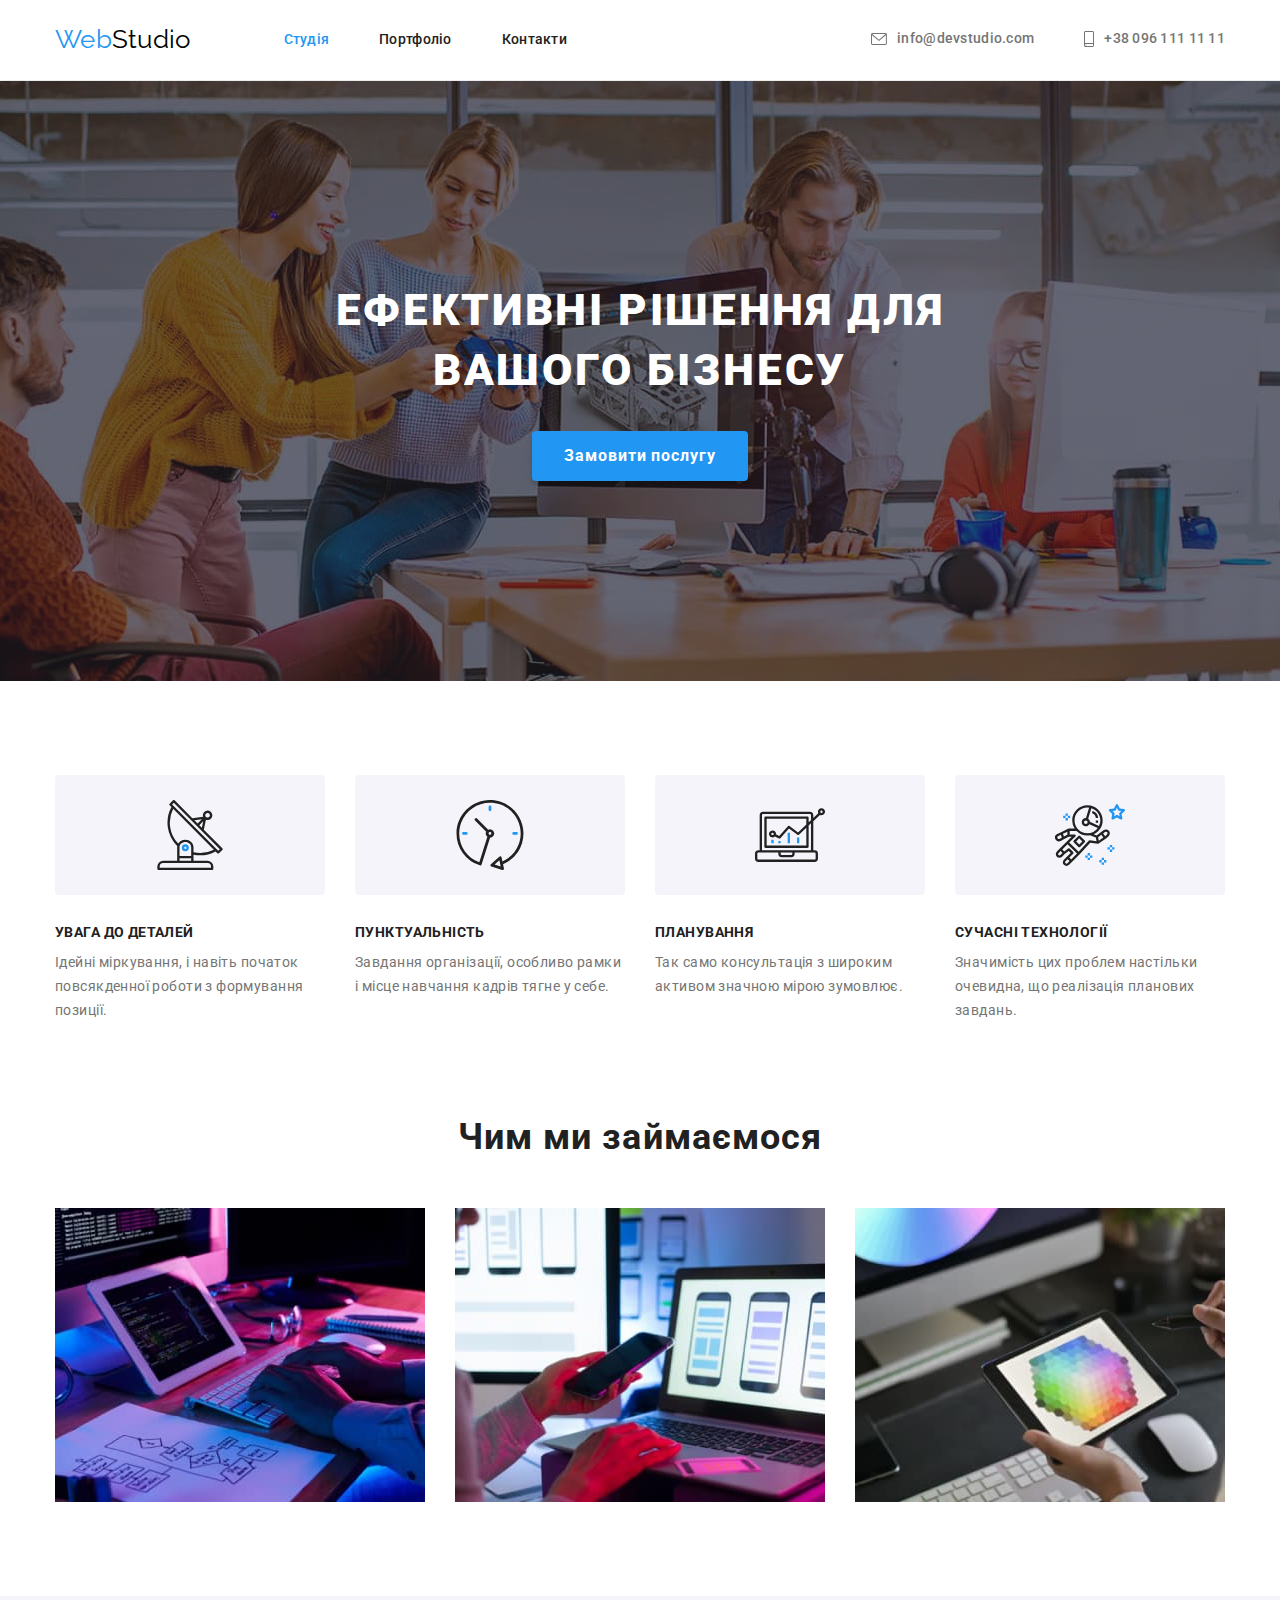
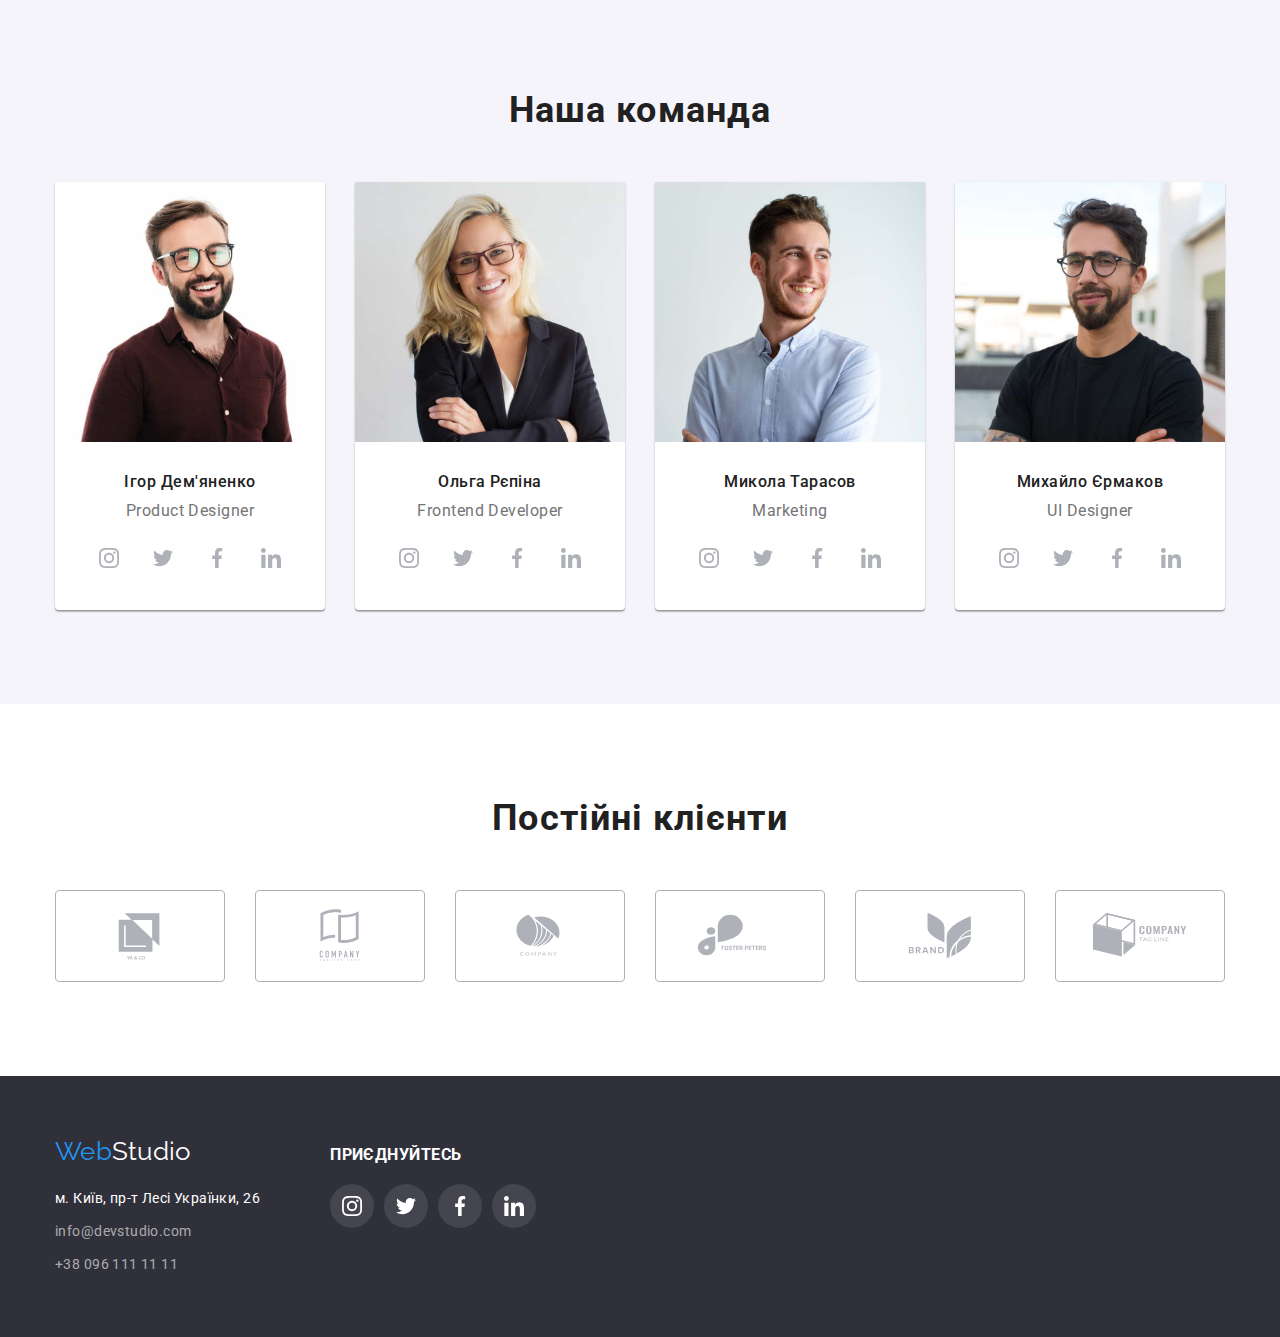
==== index.html @ bcf7a486 "Initial commit" ====
<!DOCTYPE html>
<html lang="uk">
  <head>
    <meta charset="UTF-8" />
    <meta http-equiv="X-UA-Compatible" content="IE=edge" />
    <meta name="viewport" content="width=device-width, initial-scale=1.0" />
    <link rel="preconnect" href="https://fonts.googleapis.com" />
    <link rel="preconnect" href="https://fonts.gstatic.com" crossorigin />
    <link
      href="https://fonts.googleapis.com/css2?family=Raleway:wght@700&family=Roboto:wght@400;500;700;900&display=swap"
      rel="stylesheet"
    />
    <link
      rel="stylesheet"
      href="https://cdn.jsdelivr.net/npm/modern-normalize@1.1.0/modern-normalize.min.css"
    />
    <link rel="stylesheet" href="css/styles.css" />
    <title lang="en">Webstudio</title>
  </head>
  <body>
    <!--Шапка сайту-->
    <header class="page-header">
      <div class="container header-container">
        <nav class="page-navigation">
          <a class="logo-second logo" href="./index.html"
            ><span class="logo-first">Web</span>Studio</a
          >
          <ul class="site-nav">
            <li class="site-nav-link">
              <a class="nav-link current" href="./index.html">Студія</a>
            </li>
            <li class="site-nav-link">
              <a class="nav-link" href="./portfolio.html">Портфоліо</a>
            </li>
            <li class="site-nav-link">
              <a class="nav-link" href="#contacts">Контакти</a>
            </li>
          </ul>
        </nav>
        <ul class="list contacts-container">
          <li>
            <a class="contacts contact-mail" href="mailto:info@devstudio.com">
              <svg
                lang="en"
                aria-label="icon envelope"
                class="contacts-list-icon contacts"
                width="16px"
                height="12px"
              >
                <use href="./images/sprite.svg#icon-envelope"></use>
              </svg>
              info@devstudio.com</a
            >
          </li>
          <li>
            <a class="contacts contact-phone" href="tel:+380961111111">
              <svg
                lang="en"
                aria-label="icon smartphone"
                class="contacts-list-icon contacts"
                width="10px"
                height="16px"
              >
                <use href="./images/sprite.svg#icon-smartphone"></use>
              </svg>
              +38 096 111 11 11</a
            >
          </li>
        </ul>
      </div>
    </header>
    <!--Основний контент-->
    <main>
      <section class="hero section">
        <div class="container">
          <h1 class="hero-title">Ефективні рішення для вашого бізнесу</h1>
          <button class="button" type="button">Замовити послугу</button>
        </div>
      </section>
      <section class="benefits section">
        <div class="container">
          <h2 class="visually-hidden">Наші переваги</h2>
          <ul class="list list-benefits">
            <li class="benefits-item">
              <div class="benefits-list-icon">
                <svg
                  lang="en"
                  aria-label="icon antenna"
                  width="70px"
                  height="70px"
                >
                  <use href="./images/sprite.svg#icon-antenna"></use>
                </svg>
              </div>
              <h3 class="feature-title">Увага до деталей</h3>
              <p class="feature-text">
                Ідейні міркування, і навіть початок повсякденної роботи з
                формування позиції.
              </p>
            </li>
            <li class="benefits-item">
              <div class="benefits-list-icon">
                <svg
                  lang="en"
                  aria-label="icon clock"
                  width="70px"
                  height="70px"
                >
                  <use href="./images/sprite.svg#icon-clock"></use>
                </svg>
              </div>
              <h3 class="feature-title">Пунктуальність</h3>
              <p class="feature-text">
                Завдання організації, особливо рамки і місце навчання кадрів
                тягне у себе.
              </p>
            </li>
            <li class="benefits-item">
              <div class="benefits-list-icon">
                <svg
                  lang="en"
                  aria-label="icon diagram"
                  width="70px"
                  height="70px"
                >
                  <use href="./images/sprite.svg#icon-diagram"></use>
                </svg>
              </div>
              <h3 class="feature-title">Планування</h3>
              <p class="feature-text">
                Так само консультація з широким активом значною мірою зумовлює.
              </p>
            </li>
            <li class="benefits-item">
              <div class="benefits-list-icon">
                <svg
                  lang="en"
                  aria-label="icon astronaut"
                  width="70px"
                  height="70px"
                >
                  <use href="./images/sprite.svg#icon-astronaut"></use>
                </svg>
              </div>
              <h3 class="feature-title">Сучасні технології</h3>
              <p class="feature-text">
                Значимість цих проблем настільки очевидна, що реалізація
                планових завдань.
              </p>
            </li>
          </ul>
        </div>
      </section>
      <section class="about section">
        <div class="container">
          <h2 class="section-title">Чим ми займаємося</h2>
          <ul class="list list-about">
            <li>
              <img
                class="image"
                src="./images/img_1.jpg"
                alt="development"
                width="370"
                height="294"
              />
            </li>
            <li>
              <img
                class="image"
                src="./images/img_2.jpg"
                alt="applications"
                width="370"
                height="294"
              />
            </li>
            <li>
              <img
                class="image"
                src="./images/img_3.jpg"
                alt="color_circle"
                width="370"
                height="294"
              />
            </li>
          </ul>
        </div>
      </section>
      <section class="team section">
        <div class="container">
          <h2 class="section-title section-team">Наша команда</h2>
          <ul class="list team-card">
            <li class="main-title-list">
              <img
                class="img-team"
                src="./images/team_card_1.jpg"
                alt="product_designer"
                width="270"
                height="260"
              />
              <h3 class="list-team">Ігор Дем'яненко</h3>
              <p class="list-item" lang="en">Product Designer</p>
              <ul class="social-list list">
                <li class="social-list-item">
                  <a href="#" class="social-list-link">
                    <svg
                      lang="en"
                      aria-label="instagram icon"
                      class="social-list-icon"
                      width="20px"
                      height="20px"
                    >
                      <use href="./images/sprite.svg#icon-instagram"></use>
                    </svg>
                  </a>
                </li>
                <li class="social-list-item">
                  <a href="#" class="social-list-link">
                    <svg
                      lang="en"
                      aria-label="twitter icon"
                      class="social-list-icon"
                      width="20px"
                      height="20px"
                    >
                      <use href="./images/sprite.svg#icon-twitter"></use>
                    </svg>
                  </a>
                </li>
                <li class="social-list-item">
                  <a href="#" class="social-list-link">
                    <svg
                      lang="en"
                      aria-label="facebook icon"
                      class="social-list-icon"
                      width="20px"
                      height="20px"
                    >
                      <use href="./images/sprite.svg#icon-facebook"></use>
                    </svg>
                  </a>
                </li>
                <li class="social-list-item">
                  <a href="#" class="social-list-link">
                    <svg
                      lang="en"
                      aria-label="linkedin icon"
                      class="social-list-icon"
                      width="20px"
                      height="20px"
                    >
                      <use href="./images/sprite.svg#icon-linkedin"></use>
                    </svg>
                  </a>
                </li>
              </ul>
            </li>
            <li class="main-title-list">
              <img
                class="img-team"
                src="./images/team_card_2.jpg"
                alt="frontend_developer"
                width="270"
                height="260"
              />
              <h3 class="list-team">Ольга Рєпіна</h3>
              <p class="list-item" lang="en">Frontend Developer</p>
              <ul class="social-list list">
                <li class="social-list-item">
                  <a href="#" class="social-list-link">
                    <svg
                      lang="en"
                      aria-label="instagram icon"
                      class="social-list-icon"
                      width="20px"
                      height="20px"
                    >
                      <use href="./images/sprite.svg#icon-instagram"></use>
                    </svg>
                  </a>
                </li>
                <li class="social-list-item">
                  <a href="#" class="social-list-link">
                    <svg
                      lang="en"
                      aria-label="twitter icon"
                      class="social-list-icon"
                      width="20px"
                      height="20px"
                    >
                      <use href="./images/sprite.svg#icon-twitter"></use>
                    </svg>
                  </a>
                </li>
                <li class="social-list-item">
                  <a href="#" class="social-list-link">
                    <svg
                      lang="en"
                      aria-label="facebook icon"
                      class="social-list-icon"
                      width="20px"
                      height="20px"
                    >
                      <use href="./images/sprite.svg#icon-facebook"></use>
                    </svg>
                  </a>
                </li>
                <li class="social-list-item">
                  <a href="#" class="social-list-link">
                    <svg
                      lang="en"
                      aria-label="linkedin icon"
                      class="social-list-icon"
                      width="20px"
                      height="20px"
                    >
                      <use href="./images/sprite.svg#icon-linkedin"></use>
                    </svg>
                  </a>
                </li>
              </ul>
            </li>
            <li class="main-title-list">
              <img
                class="img-team"
                src="./images/team_card_3.jpg"
                alt="marketing"
                width="270"
                height="260"
              />
              <h3 class="list-team">Микола Тарасов</h3>
              <p class="list-item" lang="en">Marketing</p>
              <ul class="social-list list">
                <li class="social-list-item">
                  <a href="#" class="social-list-link">
                    <svg
                      lang="en"
                      aria-label="instagram icon"
                      class="social-list-icon"
                      width="20px"
                      height="20px"
                    >
                      <use href="./images/sprite.svg#icon-instagram"></use>
                    </svg>
                  </a>
                </li>
                <li class="social-list-item">
                  <a href="#" class="social-list-link">
                    <svg
                      lang="en"
                      aria-label="twitter icon"
                      class="social-list-icon"
                      width="20px"
                      height="20px"
                    >
                      <use href="./images/sprite.svg#icon-twitter"></use>
                    </svg>
                  </a>
                </li>
                <li class="social-list-item">
                  <a href="#" class="social-list-link">
                    <svg
                      lang="en"
                      aria-label="facebook icon"
                      class="social-list-icon"
                      width="20px"
                      height="20px"
                    >
                      <use href="./images/sprite.svg#icon-facebook"></use>
                    </svg>
                  </a>
                </li>
                <li class="social-list-item">
                  <a href="#" class="social-list-link">
                    <svg
                      lang="en"
                      aria-label="linkedin icon"
                      class="social-list-icon"
                      width="20px"
                      height="20px"
                    >
                      <use href="./images/sprite.svg#icon-linkedin"></use>
                    </svg>
                  </a>
                </li>
              </ul>
            </li>
            <li class="main-title-list">
              <img
                class="img-team"
                src="./images/team_card_4.jpg"
                alt="ui_designer"
                width="270"
                height="260"
              />
              <h3 class="list-team">Михайло Єрмаков</h3>
              <p class="list-item" lang="en">UI Designer</p>
              <ul class="social-list list">
                <li class="social-list-item">
                  <a href="#" class="social-list-link">
                    <svg
                      lang="en"
                      aria-label="instagram icon"
                      class="social-list-icon"
                      width="20px"
                      height="20px"
                    >
                      <use href="./images/sprite.svg#icon-instagram"></use>
                    </svg>
                  </a>
                </li>
                <li class="social-list-item">
                  <a href="#" class="social-list-link">
                    <svg
                      lang="en"
                      aria-label="twitter icon"
                      class="social-list-icon"
                      width="20px"
                      height="20px"
                    >
                      <use href="./images/sprite.svg#icon-twitter"></use>
                    </svg>
                  </a>
                </li>
                <li class="social-list-item">
                  <a href="#" class="social-list-link">
                    <svg
                      lang="en"
                      aria-label="facebook icon"
                      class="social-list-icon"
                      width="20px"
                      height="20px"
                    >
                      <use href="./images/sprite.svg#icon-facebook"></use>
                    </svg>
                  </a>
                </li>
                <li class="social-list-item">
                  <a href="#" class="social-list-link">
                    <svg
                      lang="en"
                      aria-label="linkedin icon"
                      class="social-list-icon"
                      width="20px"
                      height="20px"
                    >
                      <use href="./images/sprite.svg#icon-linkedin"></use>
                    </svg>
                  </a>
                </li>
              </ul>
            </li>
          </ul>
        </div>
      </section>
      <section class="clients section">
        <div class="container">
          <h2 class="section-title clients">Постійні клієнти</h2>
          <ul class="list clients-list">
            <li>
              <a href="#" class="clients-link">
                <svg
                  lang="en"
                  aria-label="icon logo"
                  class="clients-logo"
                  width="106px"
                  height="60px"
                >
                  <use href="./images/sprite.svg#icon-Logo"></use>
                </svg>
              </a>
            </li>
            <li>
              <a href="#" class="clients-link">
                <svg
                  lang="en"
                  aria-label="icon logo"
                  class="clients-logo"
                  width="106px"
                  height="60px"
                >
                  <use href="./images/sprite.svg#icon-Logo-1"></use>
                </svg>
              </a>
            </li>
            <li>
              <a href="#" class="clients-link">
                <svg
                  lang="en"
                  aria-label="icon logo"
                  class="clients-logo"
                  width="106px"
                  height="60px"
                >
                  <use href="./images/sprite.svg#icon-Logo-2"></use>
                </svg>
              </a>
            </li>
            <li>
              <a href="#" class="clients-link">
                <svg
                  lang="en"
                  aria-label="icon logo"
                  class="clients-logo"
                  width="106px"
                  height="60px"
                >
                  <use href="./images/sprite.svg#icon-Logo-3"></use>
                </svg>
              </a>
            </li>
            <li>
              <a href="#" class="clients-link">
                <svg
                  lang="en"
                  aria-label="icon logo"
                  class="clients-logo"
                  width="106px"
                  height="60px"
                >
                  <use href="./images/sprite.svg#icon-Logo-4"></use>
                </svg>
              </a>
            </li>
            <li>
              <a href="#" class="clients-link">
                <svg
                  lang="en"
                  aria-label="icon logo"
                  class="clients-logo"
                  width="106px"
                  height="60px"
                >
                  <use href="./images/sprite.svg#icon-Logo-5"></use>
                </svg>
              </a>
            </li>
          </ul>
        </div>
      </section>
    </main>
    <footer class="footer">
      <div class="container join">
        <div>
          <a class="logo-third logo-footer" href="./index.html"
            ><span class="logo-first">Web</span>Studio</a
          >
          <address>
            <ul class="list">
              <li class="address-list">
                <a
                  class="address"
                  href="https://goo.gl/maps/YGeonJ2yXtJ53WPk9"
                  target="_blank"
                  rel="noreferer noopener nofollow"
                  >м. Київ, пр-т Лесі Українки, 26</a
                >
              </li>
              <li class="address-list">
                <a class="address-contacts" href="mailto:info@devstudio.com"
                  >info@devstudio.com</a
                >
              </li>
              <li>
                <a
                  class="address-contacts phone-number"
                  href="tel:+380961111111"
                  >+38 096 111 11 11</a
                >
              </li>
            </ul>
          </address>
        </div>
        <div class="join-in">
          <h3 class="title-join">Приєднуйтесь</h3>
          <ul class="list join-in-list">
            <li>
              <a href="#" class="social-list-link-footer">
                <svg
                  lang="en"
                  aria-label="instagram icon"
                  class="social-list-icon-join"
                  width="20px"
                  height="20px"
                >
                  <use href="./images/sprite.svg#icon-instagram"></use>
                </svg>
              </a>
            </li>
            <li>
              <a href="#" class="social-list-link-footer">
                <svg
                  lang="en"
                  aria-label="twitter icon"
                  class="social-list-icon-join"
                  width="20px"
                  height="20px"
                >
                  <use href="./images/sprite.svg#icon-twitter"></use>
                </svg>
              </a>
            </li>
            <li>
              <a href="#" class="social-list-link-footer">
                <svg
                  lang="en"
                  aria-label="facebook icon"
                  class="social-list-icon-join"
                  width="20px"
                  height="20px"
                >
                  <use href="./images/sprite.svg#icon-facebook"></use>
                </svg>
              </a>
            </li>
            <li>
              <a href="#" class="social-list-link-footer">
                <svg
                  lang="en"
                  aria-label="linkedin icon"
                  class="social-list-icon-join"
                  width="20px"
                  height="20px"
                >
                  <use href="./images/sprite.svg#icon-linkedin"></use>
                </svg>
              </a>
            </li>
          </ul>
        </div>
      </div>
    </footer>
  </body>
</html>
---- css/styles.css ----
:root {
  --main-color: #212121;
  --second-color: #757575;
  --third-color: #2196f3;
  --fourth-color: #ffffff;
  --fifth-color: #f5f4fa;
  --sixth-color: #000000;
  --seventh-color: #2f303a;
  --eighth-color: #188ce8;
  --border-header: #eeeeee;
  --icon-color: #afb1b8;
  --main-font-family: "Roboto", sans-serif;
  --main-font-weight: 500;
}

h1,
h2,
h3,
p {
  margin-top: 0;
  margin-bottom: 0;
}

ul {
  margin-top: 0;
  margin-bottom: 0;
  padding-left: 0;
}
body {
  font-family: var(--main-font-family);
  color: var(--main-color);
  background-color: var(--fourth-color);
  font-size: 14px;
  letter-spacing: 0.02em;
}

img {
  display: block;
  max-width: 100%;
  height: auto;
}

.container {
  width: 1200px;
  margin-left: auto;
  margin-right: auto;
  padding-left: 15px;
  padding-right: 15px;
}

.header-container {
  display: flex;
  align-items: center;
  /* justify-content: space-between; */
}

.page-header {
  padding-top: 24px;
  padding-bottom: 25px;
  border-bottom-width: 1px;
  border-bottom-style: solid;
  border-bottom-color: #ececec;
}

.contacts-container {
  margin-left: auto;
}

.section {
  padding-top: 94px;
  padding-bottom: 94px;
}

/*========================================= Logotype ========================================= */
.logo-first {
  color: var(--third-color);
}
.logo-second {
  color: var(--sixth-color);
}

.logo-third {
  color: var(--fourth-color);
}

.logo {
  margin-right: 93px;
}

.logo-first,
.logo-second,
.logo-third {
  text-decoration: none;
  font-family: "Raleway", sans-serif;
  font-size: 26px;
  line-height: 1.19;
}
.page-navigation,
.site-nav,
.contacts-container {
  display: flex;
  align-items: center;
}
/*  
.site-nav-link:not(:last-child) {
    margin-right: 50px;
}
*/
.contact-mail {
  margin-left: auto;
  margin-right: 50px;
}
.site-nav {
  column-gap: 50px;
}

/*========================================= Site navigation ========================================= */
.list,
.site-nav {
  accent-color: var(--third-color);
  list-style: none;
}

.nav-link {
  color: var(--main-color);
}

.contacts {
  color: var(--second-color);
}

.nav-link,
.contacts {
  text-decoration: none;
  font-weight: var(--main-font-weight);
  line-height: 1.14;
}
.nav-link:hover,
.nav-link:focus,
.contacts:hover,
.contacts:focus,
.address-contacts:hover,
.address-contacts:focus {
  color: var(--third-color);
}

.site-nav .nav-link.current {
  color: var(--third-color);
}
.contacts-list-icon {
  fill: var(--second-color);
  margin-right: 10px;
}

.contact-mail,
.contact-phone {
  display: flex;
  align-items: center;
  fill: currentColor;
}
.contacts:hover .contacts-list-icon,
.contacts:focus .contacts-list-icon {
  fill: var(--third-color);
}
/*========================================= Hero ========================================= */
.hero {
  background-color: var(--seventh-color);
  background-image: linear-gradient(
      rgba(47, 48, 58, 0.4),
      rgba(47, 48, 58, 0.4)
    ),
    url("../images/hero.jpg");
  background-size: cover;
  text-align: center;
  padding: 200px 0;
  max-width: 1600px;
  height: 600px;
  margin-right: auto;
  margin-left: auto;
  background-repeat: no-repeat;
  background-position: center;
}

.hero-title {
  font-family: var(--main-font-family);
  font-weight: 900;
  font-size: 44px;
  line-height: 1.36;
  color: var(--fourth-color);
  text-align: center;
  letter-spacing: 0.06em;
  text-transform: uppercase;
  margin-bottom: 30px;
  width: 696px;
  margin-left: auto;
  margin-right: auto;
}

.button {
  font-family: inherit;
  cursor: pointer;
  font-family: var(--main-font-family);
  font-weight: 700;
  font-size: 16px;
  line-height: 1.88;
  color: var(--fourth-color);
  letter-spacing: 0.06em;
  background-color: var(--third-color);
  margin: 0 auto;
  width: 216px;
  height: 50px;
  box-shadow: 0px 4px 4px rgba(0, 0, 0, 0.15);
  border-radius: 4px;
  border: none;
}
.button:hover,
.button:focus {
  background-color: var(--eighth-color);
}

.visually-hidden {
  position: absolute;
  white-space: nowrap;
  width: 1px;
  height: 1px;
  overflow: hidden;
  border: 0;
  padding: 0;
  clip: rect(0 0 0 0);
  clip-path: inset(50%);
  margin: -1px;
}

/*========================================= Main content 1st page =========================================*/
.feature-title {
  font-size: 14px;
  line-height: 1.14;
  letter-spacing: 0.03em;
  text-transform: uppercase;
  margin-bottom: 10px;
}
.feature-text {
  line-height: 1.71;
  color: var(--second-color);
  letter-spacing: 0.03em;
}
.team {
  background-color: var(--fifth-color);
}
.section-title {
  font-size: 36px;
  line-height: 1.16;
  text-align: center;
  letter-spacing: 0.03em;
  margin-bottom: 50px;
}

.main-title-list {
  background-color: var(--fourth-color);
  box-shadow: 0px 1px 3px rgba(0, 0, 0, 0.12), 0px 1px 1px rgba(0, 0, 0, 0.14),
    0px 2px 1px rgba(0, 0, 0, 0.2);
  border-radius: 0px 0px 4px 4px;
}
.list-about {
  display: flex;
  flex-wrap: wrap;
  gap: 30px;
}

.list-team {
  font-weight: var(--main-font-weight);
  font-size: 16px;
  line-height: 1.19;
  text-align: center;
  letter-spacing: 0.03em;
  padding-top: 30px;
}
.list-item {
  font-size: 16px;
  line-height: 1.19;
  letter-spacing: 0.03em;
  text-align: center;
  color: var(--second-color);
  margin-top: 10px;
  margin-bottom: 16px;
}

.about {
  padding-top: 0;
}

.list-benefits {
  display: flex;
  gap: 30px;
}
.benefits-item {
  width: 270px;
}

.benefits-list-icon {
  display: flex;
  justify-content: center;
  align-items: center;
  width: 270px;
  height: 120px;
  background-color: var(--fifth-color);
  border-radius: 4px;
  margin-bottom: 30px;
}
.team-card {
  display: flex;
  justify-content: space-between;
  gap: 30px;
}

.social-list {
  display: flex;
  justify-content: center;
  column-gap: 10px;
  padding-bottom: 30px;
}

.social-list-link {
  display: flex;
  align-items: center;
  justify-content: center;
  height: 44px;
  width: 44px;
  border-radius: 50%;
  background-color: var(--fourth-color);
  /* box-shadow: 0 4px 4px rgba(0, 0, 0, 0.25), 0 4px 4px rgba(0, 0, 0, 0.25); */
}

.social-list-link:hover,
.social-list-link:focus {
  background-color: var(--third-color);
}

.social-list-icon {
  fill: var(--icon-color);
}

.social-list-link:hover .social-list-icon,
.social-list-link:focus .social-list-icon {
  fill: var(--fourth-color);
}

.clients-list {
  display: flex;
  justify-content: center;
  align-items: center;
  gap: 30px;
}
.clients-link {
  display: flex;
  justify-content: center;
  align-items: center;
  width: 170px;
  height: 92px;
  border: 1px solid;
  border-color: var(--icon-color);
  border-radius: 4px;
}
.clients-link:hover,
.clients-link:focus {
  border-color: var(--third-color);
}

.clients-logo {
  color: var(--icon-color);
  fill: currentColor;
}
.clients-link:hover .clients-logo,
.clients-link:focus .clients-logo {
  fill: var(--third-color);
}

/* .social-list-link:hover .social-list-icon,
.social-list-link:focus .social-list-icon {
  fill: var(--fourth-color);
} */

/* =========================== Another methods ================= */
/* .benefits-item {
  display: flex;
}
.benefits-item {
  width: calc((100% - 90px) / 4);
}
.benefits-item:not(:nth-last-child(3n)) {
  margin-right: 30px;
} */

/*========================================= Main content 2nd page ========================================= */

.btn-list {
  border: none;
  font-family: inherit;
  font-weight: var(--main-font-weight);
  font-size: 16px;
  line-height: 1.62;
  letter-spacing: 0.03em;
  background-color: var(--fifth-color);
  border-radius: 4px;
  padding: 6px 22px;
}

.button-item {
  display: flex;
  flex-wrap: wrap;
  justify-content: center;
  gap: 8px;
  margin-bottom: 50px;
}

.btn-list:hover,
.btn-list:focus,
.btn-list.active {
  cursor: pointer;
  color: var(--fourth-color);
  background-color: var(--third-color);
  box-shadow: 0 4px 4px rgba(0, 0, 0, 0.25), 0 4px 4px rgba(0, 0, 0, 0.25);
}

.portfolio-list {
  display: flex;
  flex-wrap: wrap;
  gap: 30px;
}

.project-main {
  font-size: 18px;
  line-height: 2;
  letter-spacing: 0.06em;
  padding-top: 20px;
  padding-left: 24px;
  padding-right: 24px;
  margin-bottom: 4px;
}

.project-text {
  font-size: 16px;
  line-height: 1.88;
  letter-spacing: 0.03em;
  color: var(--second-color);
  padding-left: 24px;
  padding-right: 24px;
  padding-bottom: 20px;
}
.portfolio-card {
  border: 1px solid var(--border-header);
  width: 370px;
}
.portfolio-card:hover {
  box-shadow: 0 4px 4px rgba(0, 0, 0, 0.25), 0 4px 4px rgba(0, 0, 0, 0.25);
  cursor: pointer;
}
/*========================================= Footer ========================================= */
.footer {
  background-color: var(--seventh-color);
  padding-top: 60px;
  padding-bottom: 60px;
}

.logo-footer {
  display: block;
  margin-bottom: 20px;
}

.address-list {
  margin-bottom: 9px;
}
.address {
  text-decoration: none;
  font-style: normal;
  line-height: 1.71;
  letter-spacing: 0.03em;
  color: var(--fourth-color);
}

.address-contacts {
  text-decoration: none;
  font-style: normal;
  line-height: 1.71;
  letter-spacing: 0.03em;
  color: rgba(255, 255, 255, 0.6);
}

.title-join {
  line-height: 1.14;
  font-size: 16px;
  text-transform: uppercase;
  letter-spacing: 0.03em;
  color: var(--fourth-color);
  margin-bottom: 20px;
}
.join {
  display: flex;
  align-items: baseline;
}
.join-in-list {
  display: flex;
  justify-content: center;
  align-items: center;
}

.join-in {
  margin-left: 70px;
}
.join-in-list {
  display: flex;
  justify-content: center;
  column-gap: 10px;
}
.social-list-icon-join {
  fill: var(--fourth-color);
}
.social-list-link-footer {
  display: flex;
  align-items: center;
  justify-content: center;
  height: 44px;
  width: 44px;
  border-radius: 50%;
  background-color: rgba(255, 255, 255, 0.1);
}

.social-list-link-footer:hover,
.social-list-link-footer:focus {
  background-color: var(--third-color);
}
.social-list-link-footer:hover .social-list-icon-join,
.social-list-link-footer:focus .social-list-icon-join {
  fill: var(--fourth-color);
}
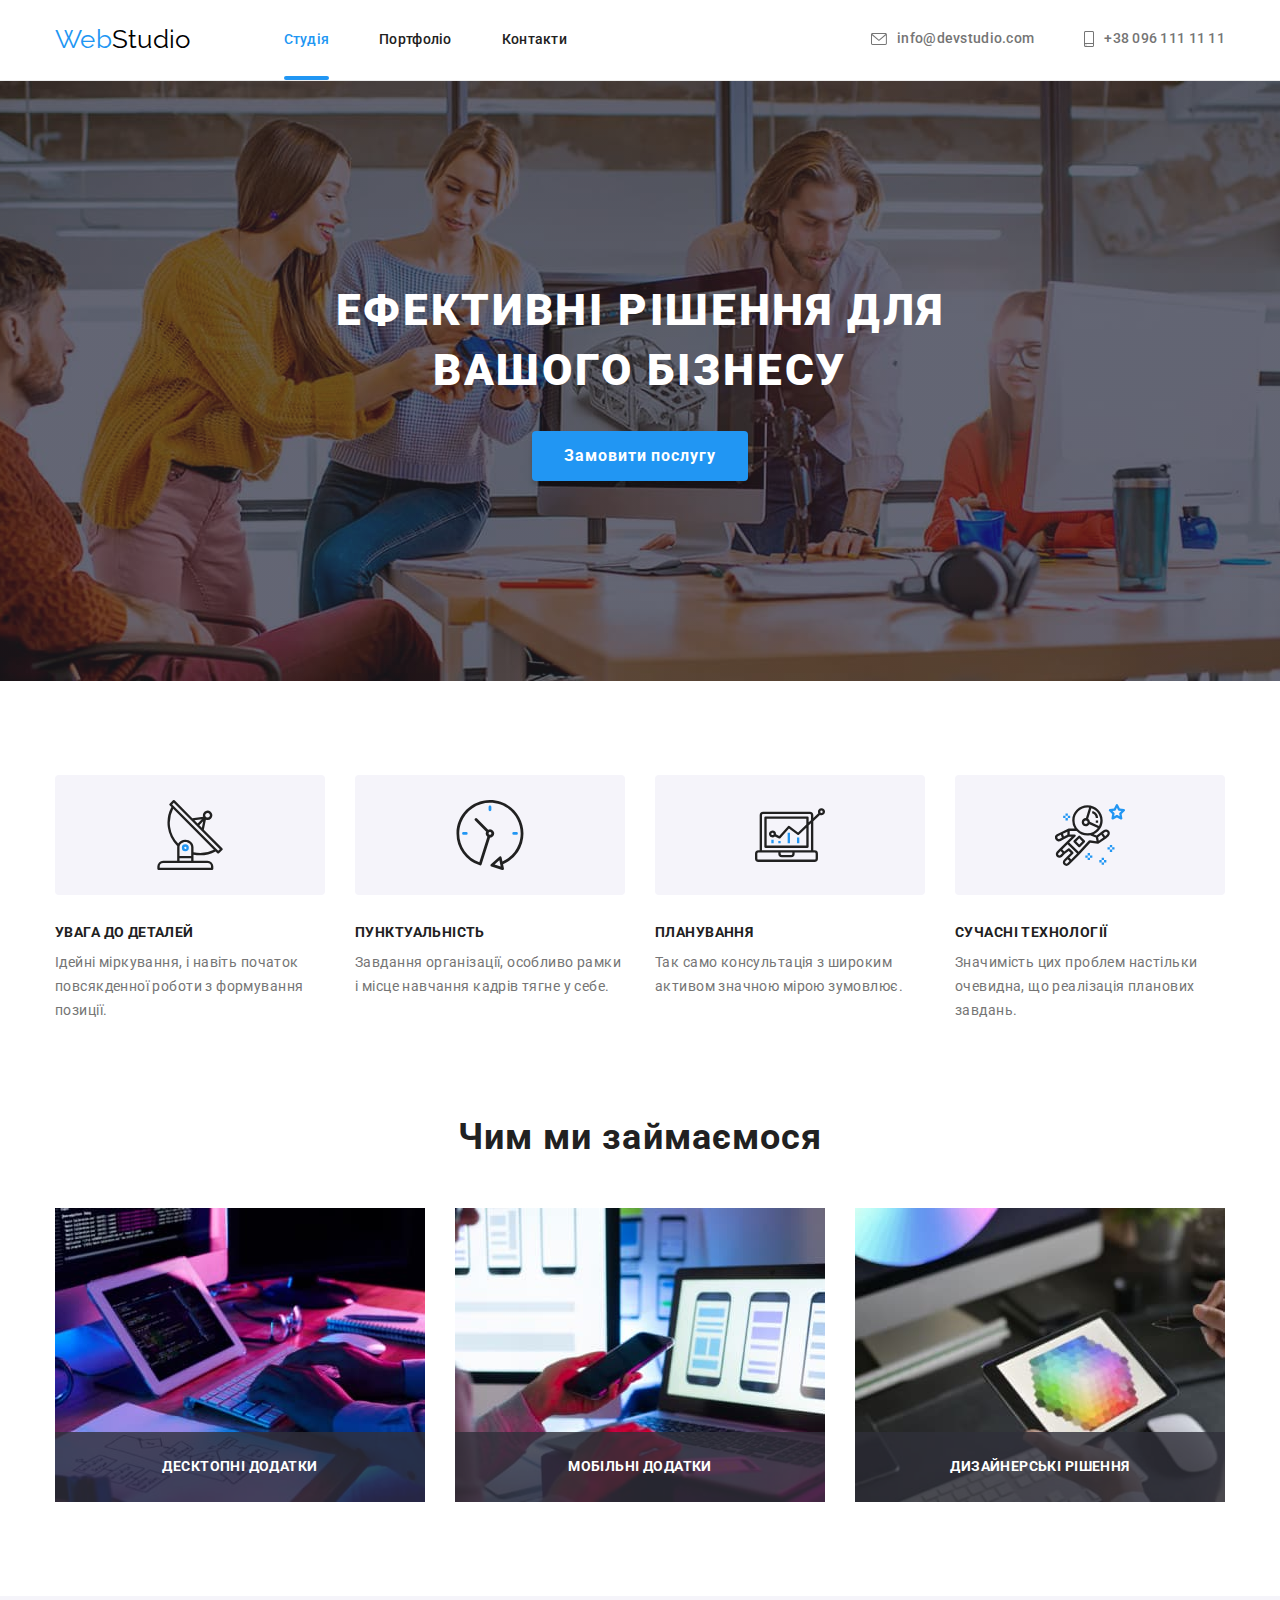
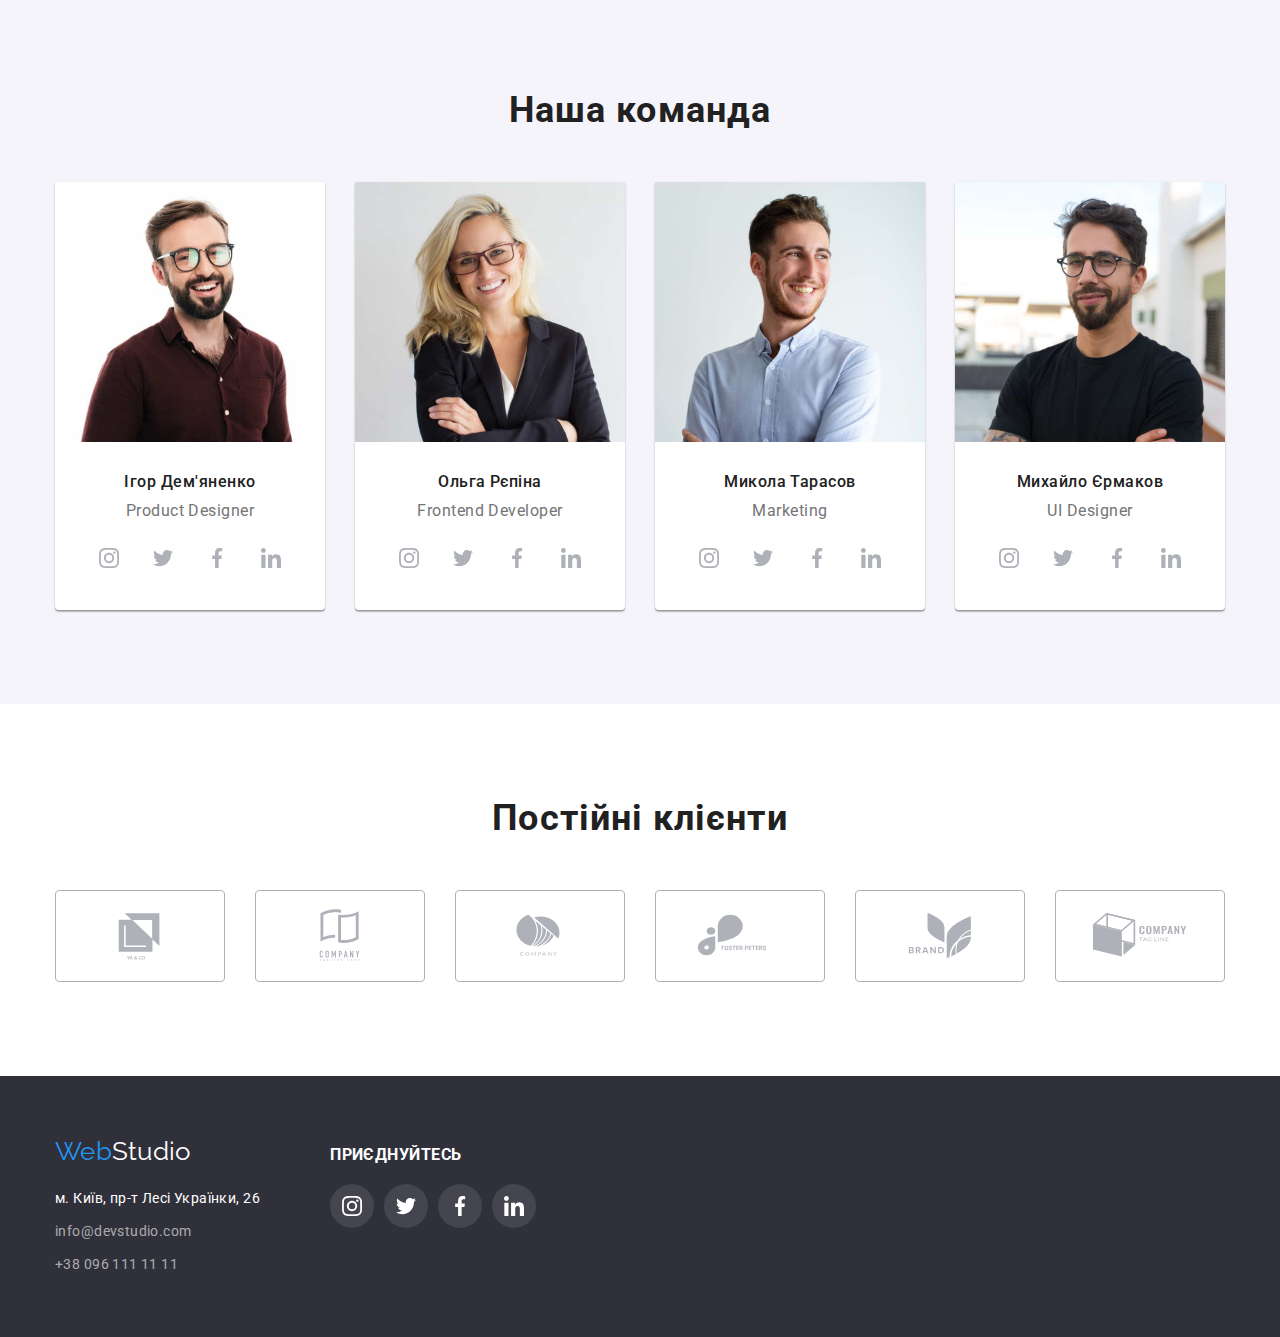
==== commit 907ec0f3: "added positioning of elements" ====
--- a/index.html
+++ b/index.html
@@ -74,7 +74,7 @@
       <section class="hero section">
         <div class="container">
           <h1 class="hero-title">Ефективні рішення для вашого бізнесу</h1>
-          <button class="button" type="button">Замовити послугу</button>
+          <button class="button" type="button" data-modal-open>Замовити послугу</button>
         </div>
       </section>
       <section class="benefits section">
@@ -155,32 +155,42 @@
         <div class="container">
           <h2 class="section-title">Чим ми займаємося</h2>
           <ul class="list list-about">
-            <li>
-              <img
-                class="image"
-                src="./images/img_1.jpg"
-                alt="development"
-                width="370"
-                height="294"
-              />
-            </li>
-            <li>
-              <img
-                class="image"
-                src="./images/img_2.jpg"
-                alt="applications"
-                width="370"
-                height="294"
-              />
-            </li>
-            <li>
-              <img
+            <li class="list-label">
+              <div class="label-bg">
+                <img
+                  class="image"
+                  src="./images/img_1.jpg"
+                  alt="development"
+                  width="370"
+                  height="294"
+                />
+                <p class="label-about overlay">Десктопні додатки</p>
+              </div>
+            </li>
+            <li class="list-label">
+              <div class="label-bg">
+                <img
+                  class="image"
+                  src="./images/img_2.jpg"
+                  alt="applications"
+                  width="370"
+                  height="294"
+                />
+                <p class="label-about">Мобільні додатки</p>
+              </div>
+            </li>
+            <li class="list-label">
+              <div class="label-bg"><img
                 class="image"
                 src="./images/img_3.jpg"
                 alt="color_circle"
                 width="370"
                 height="294"
               />
+              
+                <p class="label-about">Дизайнерські рішення</p>
+                </div>
+              </div>
             </li>
           </ul>
         </div>
@@ -629,5 +639,18 @@
         </div>
       </div>
     </footer>
+    <div class="backdrop is-hidden" data-modal>
+      <div class="modal">
+        <button type="button" class="modal-close-btn" data-modal-close>
+          <svg   lang="en"
+                  aria-label="close button"
+                  class="close-btn"
+                  width="18px"
+                  height="18px">
+                <use href="./images/sprite.svg#icon-close-black"></use></svg>
+        </button>
+      </div>
+    </div>
+     <script src="./js/modal.js"></script>
   </body>
 </html>
--- a/css/styles.css
+++ b/css/styles.css
@@ -11,6 +11,7 @@
   --icon-color: #afb1b8;
   --main-font-family: "Roboto", sans-serif;
   --main-font-weight: 500;
+  ---and-focus-effects: 250ms cubic-bezier(0.4, 0, 0.2, 1);
 }
 
 h1,
@@ -142,10 +143,30 @@
 .address-contacts:hover,
 .address-contacts:focus {
   color: var(--third-color);
+  transition: color var(---and-focus-effects);
 }
 
 .site-nav .nav-link.current {
   color: var(--third-color);
+}
+
+.nav-link {
+  position: relative;
+}
+
+.nav-link.current::after {
+  content: "";
+  position: absolute;
+  left: 0;
+  bottom: -1px;
+  display: block;
+  width: 100%;
+  height: 4px;
+  background-color: var(--third-color);
+  border-radius: 2px;
+}
+.nav-link {
+  padding-bottom: 32px;
 }
 .contacts-list-icon {
   fill: var(--second-color);
@@ -161,6 +182,7 @@
 .contacts:hover .contacts-list-icon,
 .contacts:focus .contacts-list-icon {
   fill: var(--third-color);
+  transition: color var(---and-focus-effects);
 }
 /*========================================= Hero ========================================= */
 .hero {
@@ -216,6 +238,7 @@
 .button:hover,
 .button:focus {
   background-color: var(--eighth-color);
+  transition: color var(---and-focus-effects);
 }
 
 .visually-hidden {
@@ -244,6 +267,27 @@
   color: var(--second-color);
   letter-spacing: 0.03em;
 }
+.label-bg {
+  position: relative;
+}
+
+.label-about {
+  position: absolute;
+  top: 64%;
+  left: 50%;
+  width: 100%;
+  height: 70px;
+  padding-top: 27px;
+  background: rgba(47, 48, 58, 0.8);
+  transform: translate(-50%, 50%);
+  font-weight: 700;
+  line-height: 1.14;
+  text-align: center;
+  letter-spacing: 0.03em;
+  text-transform: uppercase;
+  color: var(--fourth-color);
+}
+
 .team {
   background-color: var(--fifth-color);
 }
@@ -334,10 +378,12 @@
 .social-list-link:hover,
 .social-list-link:focus {
   background-color: var(--third-color);
+  transition: background-color var(---and-focus-effects);
 }
 
 .social-list-icon {
   fill: var(--icon-color);
+  transition: fill var(---and-focus-effects);
 }
 
 .social-list-link:hover .social-list-icon,
@@ -364,6 +410,7 @@
 .clients-link:hover,
 .clients-link:focus {
   border-color: var(--third-color);
+  transition: border-color var(---and-focus-effects);
 }
 
 .clients-logo {
@@ -373,6 +420,7 @@
 .clients-link:hover .clients-logo,
 .clients-link:focus .clients-logo {
   fill: var(--third-color);
+  transition: fill var(---and-focus-effects);
 }
 
 /* .social-list-link:hover .social-list-icon,
@@ -422,6 +470,11 @@
   box-shadow: 0 4px 4px rgba(0, 0, 0, 0.25), 0 4px 4px rgba(0, 0, 0, 0.25);
 }
 
+.btn-list:hover,
+.btn-list:focus {
+  transition: color var(---and-focus-effects),
+    background-color var(---and-focus-effects);
+}
 .portfolio-list {
   display: flex;
   flex-wrap: wrap;
@@ -447,6 +500,7 @@
   padding-right: 24px;
   padding-bottom: 20px;
 }
+
 .portfolio-card {
   border: 1px solid var(--border-header);
   width: 370px;
@@ -454,6 +508,30 @@
 .portfolio-card:hover {
   box-shadow: 0 4px 4px rgba(0, 0, 0, 0.25), 0 4px 4px rgba(0, 0, 0, 0.25);
   cursor: pointer;
+  transition: box-shadow var(---and-focus-effects);
+}
+.card-wrapper {
+  position: relative;
+  overflow: hidden;
+}
+.portfolio-overlay {
+  position: absolute;
+  top: 0;
+  left: 0;
+  background-color: rgba(33, 150, 243, 0.9);
+  color: var(--fourth-color);
+  font-size: 18px;
+  line-height: 1.56;
+  letter-spacing: 0.03em;
+  padding: 63px 24px;
+  height: 100%;
+  width: 100%;
+  /* overflow: auto; */
+  transform: translateY(100%);
+  transition: transform var(---and-focus-effects);
+}
+.portfolio-card:hover .portfolio-overlay {
+  transform: translateY(0%);
 }
 /*========================================= Footer ========================================= */
 .footer {
@@ -528,8 +606,55 @@
 .social-list-link-footer:hover,
 .social-list-link-footer:focus {
   background-color: var(--third-color);
+  transition: background-color var(---and-focus-effects);
 }
 .social-list-link-footer:hover .social-list-icon-join,
 .social-list-link-footer:focus .social-list-icon-join {
   fill: var(--fourth-color);
-}
+  transition: fill var(---and-focus-effects);
+}
+.backdrop {
+  position: fixed;
+  z-index: 100;
+  height: 100%;
+  width: 100%;
+  top: 0;
+  left: 0;
+  background-color: rgba(0, 0, 0, 0.2);
+  transition: opacity var(---and-focus-effects),
+    visibility var(---and-focus-effects);
+}
+.backdrop.is-hidden {
+  visibility: hidden;
+  pointer-events: none;
+  opacity: 0;
+}
+.modal {
+  position: absolute;
+  top: 50%;
+  left: 50%;
+  transform: translate(-50%, -50%);
+  width: 528px;
+  height: 581px;
+  background-color: var(--fourth-color);
+  box-shadow: 0px 1px 3px rgba(0, 0, 0, 0.12), 0px 1px 1px rgba(0, 0, 0, 0.14),
+    0px 2px 1px rgba(0, 0, 0, 0.2);
+  border-radius: 4px;
+}
+.modal-close-btn {
+  position: absolute;
+  top: 8px;
+  right: 8px;
+  display: flex;
+  align-items: center;
+  justify-content: center;
+  background-color: transparent;
+  border: 1px solid rgba(0, 0, 0, 0.1);
+  border-radius: 50%;
+  width: 30px;
+  height: 30px;
+  cursor: pointer;
+}
+.close-btn {
+  fill: var(--sixth-color);
+}
